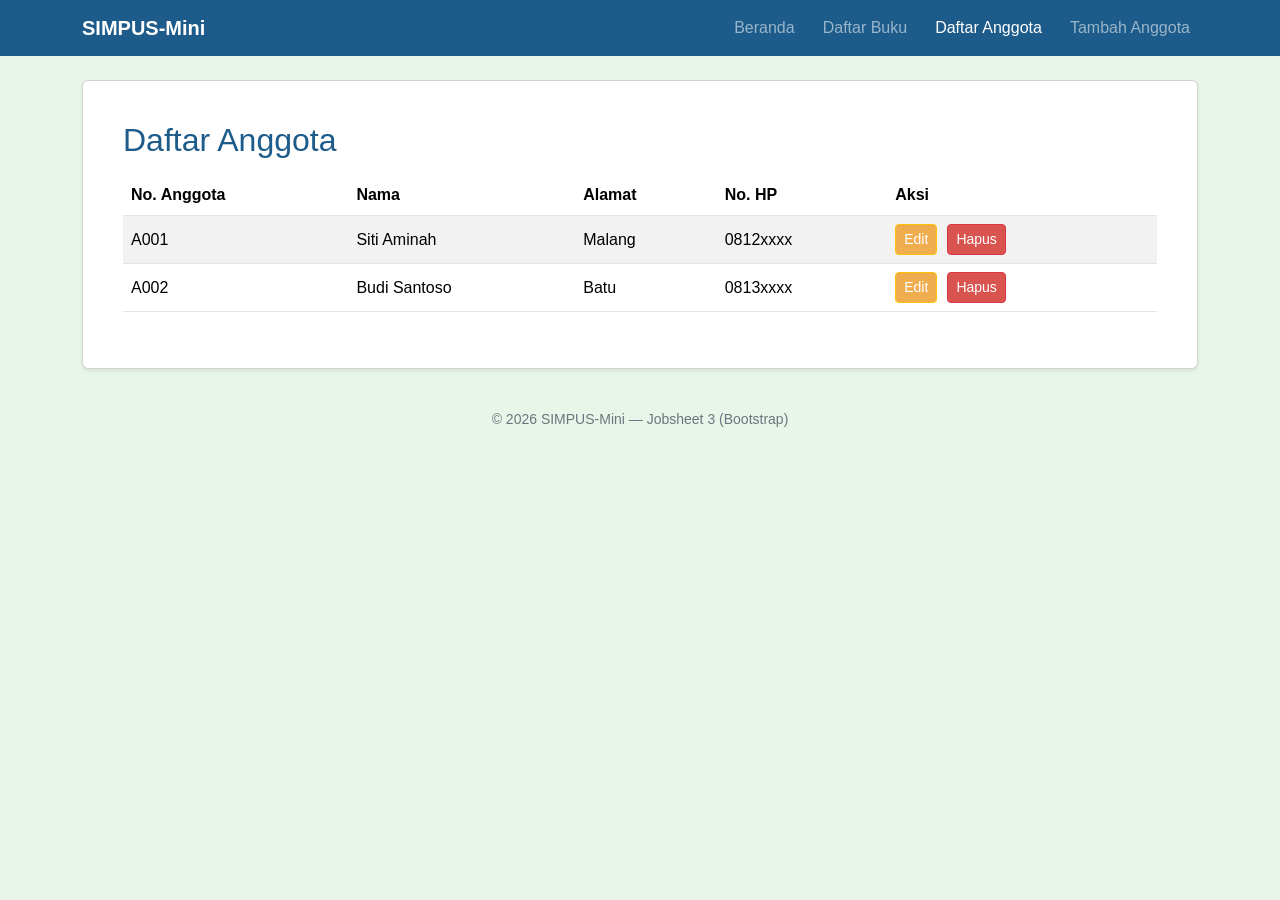
==== anggota/list.html @ a5a243c2 "Simpus Mini" ====
<!DOCTYPE html>
<html lang="id">
<head>
    <meta charset="UTF-8">
    <meta name="viewport" content="width=device-width, initial-scale=1">
    <title>SIMPUS-Mini | Daftar Anggota</title>
    <link href="https://cdn.jsdelivr.net/npm/bootstrap@5.3.3/dist/css/bootstrap.min.css" rel="stylesheet">
    <link rel="stylesheet" href="../assets/style.css">
</head>
<body>
    <header class="navbar navbar-expand-lg navbar-dark" style="background-color:#1d5b8a;">
        <div class="container">
            <a class="navbar-brand fw-semibold" href="../buku/index.html">SIMPUS-Mini</a>
            <button class="navbar-toggler" type="button" data-bs-toggle="collapse" data-bs-target="#navMenu" aria-controls="navMenu" aria-expanded="false" aria-label="Toggle navigation">
                <span class="navbar-toggler-icon"></span>
            </button>
            <nav class="collapse navbar-collapse" id="navMenu">
                <ul class="navbar-nav ms-auto">
                    <li class="nav-item"><a class="nav-link" href="../buku/index.html">Beranda</a></li>
                    <li class="nav-item"><a class="nav-link" href="../buku/list.html">Daftar Buku</a></li>
                    <li class="nav-item"><a class="nav-link active" href="list.html">Daftar Anggota</a></li>
                    <li class="nav-item"><a class="nav-link" href="tambah.html">Tambah Anggota</a></li>
                </ul>
            </nav>
        </div>
    </header>

    <main class="container my-4">
        <section class="card shadow-sm mb-4">
            <div class="card-body">
                <h2 class="card-title mb-3" style="color:#1d5b8a;">Daftar Anggota</h2>
                <div class="table-responsive">
                    <table class="table table-striped table-hover align-middle">
                        <thead style="background-color:#1d5b8a;">
                            <tr class="text-white">
                                <th>No. Anggota</th>
                                <th>Nama</th>
                                <th>Alamat</th>
                                <th>No. HP</th>
                                <th>Aksi</th>
                            </tr>
                        </thead>
                        <tbody>
                            <tr>
                                <td>A001</td>
                                <td>Siti Aminah</td>
                                <td>Malang</td>
                                <td>0812xxxx</td>
                                <td>
                                    <button type="button" class="btn btn-warning btn-sm text-white">Edit</button>
                                    <button type="button" class="btn btn-danger btn-sm">Hapus</button>
                                </td>
                            </tr>
                            <tr>
                                <td>A002</td>
                                <td>Budi Santoso</td>
                                <td>Batu</td>
                                <td>0813xxxx</td>
                                <td>
                                    <button type="button" class="btn btn-warning btn-sm text-white">Edit</button>
                                    <button type="button" class="btn btn-danger btn-sm">Hapus</button>
                                </td>
                            </tr>
                        </tbody>
                    </table>
                </div>
            </div>
        </section>
    </main>

    <footer class="text-center text-secondary py-3 small">
        <p class="mb-0">&copy; 2026 SIMPUS-Mini &mdash; Jobsheet 3 (Bootstrap)</p>
    </footer>

    <script src="https://cdn.jsdelivr.net/npm/bootstrap@5.3.3/dist/js/bootstrap.bundle.min.js"></script>
</body>
</html>
---- assets/style.css ----
* {
    box-sizing: border-box;
    margin: 0;
    padding: 0;
}

body {
    font-family: "Segoe UI", Arial, sans-serif;
    color: #2b2b2b;
    background-color: #e8f5e9;
    line-height: 1.5;
}

a {
    text-decoration: none;
    color: #0000FF;
}

a:hover {
    text-decoration: underline;
}

header {
    background-color: #0000FF;
    color: #fff;
    padding: 1rem 1.5rem;
    display: flex;
    align-items: center;
    justify-content: space-between;
    flex-wrap: wrap;
    position: relative;
}

header h1 {
    font-size: 1.4rem;
}

.nav-toggle {
    display: none;
}

.nav-toggle-label {
    display: block;
    font-size: 1.6rem;
    color: #fff;
    cursor: pointer;
}

header nav {
    display: none;
    width: 100%;
    order: 3;
    margin-top: 1rem;
}

.nav-toggle:checked ~ nav {
    display: block;
}

header nav ul {
    list-style: none;
    display: flex;
    flex-direction: column;
    gap: 0.75rem;
}

header nav a {
    color: #fff;
    font-weight: 500;
}

main {
    width: 100%;
    margin: 2rem auto;
    padding: 0 1.5rem;
}

section {
    background-color: #fff;
    border-radius: 8px;
    padding: 1.5rem;
    margin-bottom: 1.5rem;
    box-shadow: 0 1px 3px rgba(0, 0, 0, 0.08);
}

section h2 {
    margin-bottom: 1rem;
    color: #0000FF;
}

/* main section:nth-of-type(2) {
    display: grid;
    grid-template-columns: 1fr;
    gap: 1rem;
} */

main section:nth-of-type(2) article {
    background-color: #eaf1f8;
    border-radius: 8px;
    padding: 1.25rem;
    text-align: center;
}

main section:nth-of-type(2) article h3 {
    font-size: 0.95rem;
    color: #55677a;
    margin-bottom: 0.5rem;
}

main section:nth-of-type(2) article p {
    font-size: 1.8rem;
    font-weight: 700;
    color: #0000FF;
}

form p {
    margin-bottom: 1rem;
}

form label {
    display: block;
    margin-bottom: 0.35rem;
    font-weight: 500;
    color: #444;
}

form input, form select {
    width: 100%;
    max-width: 100%;
    padding: 0.55rem 0.7rem;
    border: 1px solid #cdd4da;
    border-radius: 4px;
    font-size: 1rem;
}

form button[type="submit"] {
    background-color: #0000FF;
    color: #fff;
    border: none;
    padding: 0.6rem 1.5rem;
    border-radius: 4px;
    font-size: 1rem;
    cursor: pointer;
}

form button[type="submit"]:hover {
    background-color: #164869;
}

table {
    width: 100%;
    border-collapse: collapse;
}

th, td {
    text-align: left;
    padding: 0.65rem 0.75rem;
    border-bottom: 1px solid #e2e6ea;
}

thead {
    background-color: #0000FF;
    color: #fff;
}

tbody tr:nth-child(even) {
    background-color: #f7f9fb;
}

tbody tr:hover {
    background-color: #eef4fa;
}

td button {
    padding: 0.35rem 0.7rem;
    margin-right: 0.35rem;
    border: none;
    border-radius: 4px;
    cursor: pointer;
    font-size: 0.85rem;
}

td button:first-of-type {
    background-color: #f0ad4e;
    color: #fff;
}

td button:nth-of-type(2) {
    background-color: #228B22;
    color: #fff;
}

td button:last-of-type {
    background-color: #d9534f;
    color: #fff;
}

.table-responsive,
.code-responsive {
    overflow-x: auto;
    width: 100%;
}

footer {
    text-align: center;
    padding: 1.25rem;
    color: #7a8794;
    font-size: 0.9rem;
}

@media (min-width: 481px) {
    /* main section:nth-of-type(2) {
        grid-template-columns: repeat(2, 1fr);
    } */

    form input, form select {
        max-width: 400px;
    }
}

@media (min-width: 900px) {
    main {
        max-width: 1000px;
    }

    .nav-toggle-label {
        display: none;
    }

    header nav {
        display: block;
        width: auto;
        order: unset;
        margin-top: 0;
    }

    header nav ul {
        flex-direction: row;
    }

    /* main section:nth-of-type(2) {
        grid-template-columns: repeat(4, 1fr);
    } */
}

@media (min-width: 1400px) {
    main {
        max-width: 1200px;
    }
}
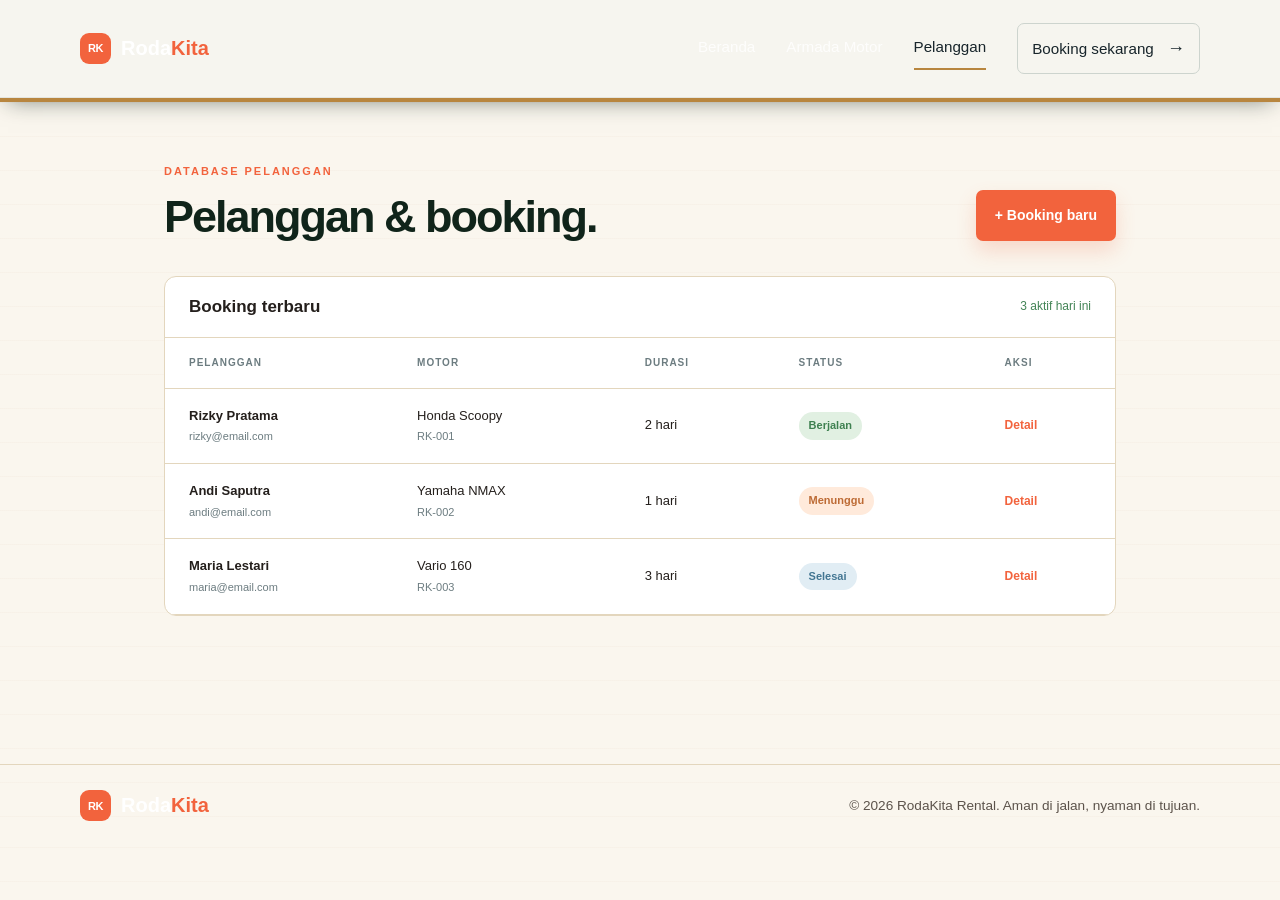
==== commit 2c4c7c20: "Update simpus-mini" ====
--- a/anggota/list.html
+++ b/anggota/list.html
@@ -1,77 +1,2 @@
 <!DOCTYPE html>
-<html lang="id">
-<head>
-    <meta charset="UTF-8">
-    <meta name="viewport" content="width=device-width, initial-scale=1">
-    <title>SIMPUS-Mini | Daftar Anggota</title>
-    <link href="https://cdn.jsdelivr.net/npm/bootstrap@5.3.3/dist/css/bootstrap.min.css" rel="stylesheet">
-    <link rel="stylesheet" href="../assets/style.css">
-</head>
-<body>
-    <header class="navbar navbar-expand-lg navbar-dark" style="background-color:#1d5b8a;">
-        <div class="container">
-            <a class="navbar-brand fw-semibold" href="../buku/index.html">SIMPUS-Mini</a>
-            <button class="navbar-toggler" type="button" data-bs-toggle="collapse" data-bs-target="#navMenu" aria-controls="navMenu" aria-expanded="false" aria-label="Toggle navigation">
-                <span class="navbar-toggler-icon"></span>
-            </button>
-            <nav class="collapse navbar-collapse" id="navMenu">
-                <ul class="navbar-nav ms-auto">
-                    <li class="nav-item"><a class="nav-link" href="../buku/index.html">Beranda</a></li>
-                    <li class="nav-item"><a class="nav-link" href="../buku/list.html">Daftar Buku</a></li>
-                    <li class="nav-item"><a class="nav-link active" href="list.html">Daftar Anggota</a></li>
-                    <li class="nav-item"><a class="nav-link" href="tambah.html">Tambah Anggota</a></li>
-                </ul>
-            </nav>
-        </div>
-    </header>
-
-    <main class="container my-4">
-        <section class="card shadow-sm mb-4">
-            <div class="card-body">
-                <h2 class="card-title mb-3" style="color:#1d5b8a;">Daftar Anggota</h2>
-                <div class="table-responsive">
-                    <table class="table table-striped table-hover align-middle">
-                        <thead style="background-color:#1d5b8a;">
-                            <tr class="text-white">
-                                <th>No. Anggota</th>
-                                <th>Nama</th>
-                                <th>Alamat</th>
-                                <th>No. HP</th>
-                                <th>Aksi</th>
-                            </tr>
-                        </thead>
-                        <tbody>
-                            <tr>
-                                <td>A001</td>
-                                <td>Siti Aminah</td>
-                                <td>Malang</td>
-                                <td>0812xxxx</td>
-                                <td>
-                                    <button type="button" class="btn btn-warning btn-sm text-white">Edit</button>
-                                    <button type="button" class="btn btn-danger btn-sm">Hapus</button>
-                                </td>
-                            </tr>
-                            <tr>
-                                <td>A002</td>
-                                <td>Budi Santoso</td>
-                                <td>Batu</td>
-                                <td>0813xxxx</td>
-                                <td>
-                                    <button type="button" class="btn btn-warning btn-sm text-white">Edit</button>
-                                    <button type="button" class="btn btn-danger btn-sm">Hapus</button>
-                                </td>
-                            </tr>
-                        </tbody>
-                    </table>
-                </div>
-            </div>
-        </section>
-    </main>
-
-    <footer class="text-center text-secondary py-3 small">
-        <p class="mb-0">&copy; 2026 SIMPUS-Mini &mdash; Jobsheet 3 (Bootstrap)</p>
-    </footer>
-
-    <script src="https://cdn.jsdelivr.net/npm/bootstrap@5.3.3/dist/js/bootstrap.bundle.min.js"></script>
-</body>
-</html>+<html lang="id"><head><meta charset="UTF-8"><meta name="viewport" content="width=device-width, initial-scale=1"><title>Pelanggan | RodaKita</title><link rel="stylesheet" href="../assets/style.css"></head><body><header class="site-header"><div class="container nav-wrap"><a class="brand" href="../index.html"><span class="brand-mark">RK</span><span>Roda<span>Kita</span></span></a><nav class="main-nav"><a href="../index.html">Beranda</a><a href="../buku/list.html">Armada Motor</a><a class="active" href="list.html">Pelanggan</a><a class="nav-cta" href="tambah.html">Booking sekarang <span>→</span></a></nav></div></header><main class="container page-content"><div class="page-title"><div><p class="eyebrow">DATABASE PELANGGAN</p><h1>Pelanggan & booking.</h1></div><a class="button button-primary" href="tambah.html">+ Booking baru</a></div><div class="table-shell"><div class="table-top"><strong>Booking terbaru</strong><span>3 aktif hari ini</span></div><div class="table-responsive"><table><thead><tr><th>Pelanggan</th><th>Motor</th><th>Durasi</th><th>Status</th><th>Aksi</th></tr></thead><tbody><tr><td><strong>Rizky Pratama</strong><small>rizky@email.com</small></td><td>Honda Scoopy<small>RK-001</small></td><td>2 hari</td><td><span class="status status-green">Berjalan</span></td><td><button class="table-action">Detail</button></td></tr><tr><td><strong>Andi Saputra</strong><small>andi@email.com</small></td><td>Yamaha NMAX<small>RK-002</small></td><td>1 hari</td><td><span class="status status-orange">Menunggu</span></td><td><button class="table-action">Detail</button></td></tr><tr><td><strong>Maria Lestari</strong><small>maria@email.com</small></td><td>Vario 160<small>RK-003</small></td><td>3 hari</td><td><span class="status status-blue">Selesai</span></td><td><button class="table-action">Detail</button></td></tr></tbody></table></div></div></main><footer><div class="container footer-wrap"><a class="brand" href="../index.html"><span class="brand-mark">RK</span><span>Roda<span>Kita</span></span></a><p>© 2026 RodaKita Rental. Aman di jalan, nyaman di tujuan.</p></div></footer></body></html>
--- a/assets/style.css
+++ b/assets/style.css
@@ -1,250 +1,14 @@
-* {
-    box-sizing: border-box;
-    margin: 0;
-    padding: 0;
-}
+.page-content{padding-top:65px;padding-bottom:90px;min-height:650px}.page-title{display:flex;align-items:end;justify-content:space-between;margin-bottom:35px}.page-title h1,.form-shell h1{font:700 45px/1.05 'Space Grotesk',sans-serif;letter-spacing:-2px;margin:0}.filter-bar{display:flex;gap:22px;align-items:center;border-bottom:1px solid var(--line);padding-bottom:17px;margin-bottom:25px;color:var(--muted);font-size:13px}.filter-bar strong{color:var(--ink);margin-right:auto}.filter-active{color:var(--orange);font-weight:700;border-bottom:2px solid var(--orange);padding-bottom:18px;margin-bottom:-18px}.card-actions{display:flex;border-top:1px solid var(--line);padding:10px 18px;gap:9px}.card-actions button,.table-action{border:0;background:transparent;color:var(--muted);font:600 12px 'DM Sans',sans-serif;cursor:pointer}.card-actions .danger{color:#d45f56}.unavailable{color:#c26a31}.form-shell{background:#fff;border:1px solid var(--line);border-radius:12px;padding:38px 42px;max-width:720px;margin:0 auto}.form-intro{color:var(--muted);margin:10px 0 30px}.form-shell form{display:grid;gap:18px}.form-shell label{display:grid;gap:7px;color:var(--ink);font-size:13px;font-weight:700}.form-shell input,.form-shell select,.form-shell textarea{border:1px solid #dce1db;border-radius:6px;padding:12px 13px;font:400 14px 'DM Sans',sans-serif;color:var(--ink);background:#fff}.form-shell textarea{resize:vertical}.form-row{display:grid;grid-template-columns:1fr 1fr;gap:16px}.form-actions{display:flex;justify-content:flex-end;align-items:center;gap:24px;margin-top:10px}.table-shell{background:#fff;border:1px solid var(--line);border-radius:12px;overflow:hidden}.table-top{display:flex;justify-content:space-between;padding:20px 24px;border-bottom:1px solid var(--line)}.table-top strong{font:600 17px 'Space Grotesk',sans-serif}.table-top span{color:#438456;font-size:12px}.table-responsive{overflow-x:auto}table{width:100%;border-collapse:collapse;font-size:13px}th,td{text-align:left;padding:17px 24px;border-bottom:1px solid var(--line);white-space:nowrap}th{font-size:10px;letter-spacing:1px;text-transform:uppercase;color:var(--muted);font-weight:700}td strong,td small{display:block}td small{color:var(--muted);font-size:11px;margin-top:2px}.status{display:inline-block;border-radius:20px;padding:5px 10px;font-size:11px;font-weight:700}.status-green{background:#e1f0e2;color:#3e8050}.status-orange{background:#ffeadb;color:#bd6b35}.status-blue{background:#e1edf4;color:#437692}.table-action{color:var(--orange)}
+@media(max-width:760px){.page-content{padding-top:42px}.page-title{align-items:start;gap:25px;flex-direction:column}.page-title h1,.form-shell h1{font-size:37px}.filter-bar{gap:13px;overflow:auto}.filter-bar span{white-space:nowrap}.form-shell{padding:28px 20px}.form-row{grid-template-columns:1fr}.table-top,th,td{padding-left:16px;padding-right:16px}}
+@import url('https://fonts.googleapis.com/css2?family=DM+Sans:wght@400;500;600;700&family=Space+Grotesk:wght@500;600;700&display=swap');
+:root{--ink:#18252b;--muted:#6c7c80;--cream:#f6f5ef;--orange:#f2633d;--line:#e6e7df;--navy:#183b49}
+*{box-sizing:border-box}body{margin:0;color:var(--ink);background:var(--cream);font-family:'DM Sans',sans-serif;line-height:1.5}a{text-decoration:none;color:inherit}.container{width:min(1120px,calc(100% - 48px));margin:auto}.site-header{background:var(--cream);padding:23px 0;border-bottom:1px solid rgba(24,37,43,.08)}.nav-wrap,.footer-wrap{display:flex;align-items:center;justify-content:space-between}.brand{display:flex;align-items:center;gap:10px;font:700 20px 'Space Grotesk',sans-serif}.brand>span:last-child>span{color:var(--orange)}.brand-mark{display:grid;place-items:center;width:31px;height:31px;border-radius:9px;background:var(--orange);color:#fff;font-size:11px;letter-spacing:-.5px}.main-nav{display:flex;gap:31px;align-items:center;color:#637276;font-size:14px;font-weight:600}.main-nav a{padding:8px 0}.main-nav a.active,.main-nav a:hover{color:var(--ink)}.nav-cta{border:1px solid #cdd4ce;border-radius:7px;padding:10px 14px!important;color:var(--ink)!important}.nav-cta span,.button span,.text-link span{font-size:18px;margin-left:9px}.hero{display:grid;grid-template-columns:1fr 1fr;gap:60px;min-height:510px;align-items:center;padding-top:45px}.eyebrow{margin:0 0 13px;color:var(--orange);font-size:11px;font-weight:700;letter-spacing:2px}.hero h1{font:700 clamp(44px,6vw,72px)/1.04 'Space Grotesk',sans-serif;letter-spacing:-3px;margin:0 0 24px}.hero h1 em{color:var(--orange);font-style:normal}.hero-text{max-width:440px;color:var(--muted);font-size:16px}.hero-actions{display:flex;align-items:center;gap:26px;margin:30px 0}.button{display:inline-flex;align-items:center;border-radius:7px;padding:14px 19px;font-weight:700;font-size:14px}.button-primary{background:var(--orange);color:#fff;box-shadow:0 10px 20px rgba(242,99,61,.2)}.text-link{font-size:14px;font-weight:700}.text-link span{color:var(--orange)}.trust-row{display:flex;gap:9px;align-items:center;color:var(--muted);font-size:12px}.stars{color:#f6a31c;letter-spacing:2px}.hero-visual{height:415px;border-radius:18px;background-image:linear-gradient(145deg,rgba(25,59,73,.02),rgba(24,59,73,.5)),url('https://images.unsplash.com/photo-1558981806-ec527fa84c39?auto=format&fit=crop&w=1000&q=85');background-size:cover;background-position:center;position:relative;overflow:hidden}.hero-visual:after{content:'';position:absolute;inset:0;background:linear-gradient(20deg,rgba(24,59,73,.35),transparent 55%)}.hero-badge{position:absolute;z-index:1;right:22px;top:22px;background:#fff;padding:13px 16px;border-radius:9px;box-shadow:0 8px 20px #183b4925;font-size:11px}.hero-badge strong,.hero-badge b,.hero-badge small{display:block}.hero-badge strong{color:var(--muted);font-weight:500}.hero-badge b{font:700 23px 'Space Grotesk',sans-serif}.hero-badge small{color:var(--muted)}.stats{display:grid;grid-template-columns:repeat(4,1fr);gap:15px;padding:24px 0 70px}.stats>div{display:flex;gap:13px;align-items:center;border-top:1px solid var(--line);padding-top:18px}.stat-icon{width:35px;height:35px;border-radius:50%;display:grid;place-items:center;font-weight:700}.orange{background:#ffddce;color:var(--orange)}.green{background:#d7ead8;color:#438456}.blue{background:#d7e4ed;color:#387494}.violet{background:#e4dded;color:#765c93}.stats p{margin:0}.stats strong{display:block;font:700 17px 'Space Grotesk',sans-serif}.stats small{color:var(--muted);font-size:11px}.section{padding-bottom:90px}.section-heading{display:flex;justify-content:space-between;align-items:end;margin-bottom:25px}.section-heading h2,.booking-banner h2{font:700 34px/1.1 'Space Grotesk',sans-serif;letter-spacing:-1.5px;margin:0}.motor-grid{display:grid;grid-template-columns:repeat(3,1fr);gap:18px}.motor-card{background:#fff;border:1px solid var(--line);border-radius:10px;overflow:hidden}.motor-image{height:190px;position:relative;display:grid;place-items:center}.scooter-one{background:#f9e0d5}.scooter-two{background:#dbe8ef}.scooter-three{background:#e0eddf}.motor-emoji{font-size:76px;filter:grayscale(.2);transform:rotate(-8deg)}.availability{position:absolute;top:13px;left:13px;background:#fff;color:#438456;border-radius:20px;padding:5px 9px;font-size:10px;font-weight:700}.motor-info{display:flex;justify-content:space-between;padding:17px 18px}.motor-info h3{font:600 17px 'Space Grotesk',sans-serif;margin:0 0 3px}.motor-info p{font-size:11px;color:var(--muted);margin:0}.motor-info>strong{font:700 15px 'Space Grotesk',sans-serif}.motor-info small{display:block;font:400 10px 'DM Sans',sans-serif;color:var(--muted);text-align:right}.booking-banner{background:var(--navy);color:#fff;border-radius:12px;margin-bottom:65px;padding:42px 50px;display:flex;align-items:center;justify-content:space-between}.booking-banner .eyebrow{color:#ff9275}.button-light{background:#fff;color:var(--navy)}footer{border-top:1px solid var(--line);padding:25px 0;color:var(--muted);font-size:11px}.footer-wrap p{margin:0}@media(max-width:760px){.container{width:min(100% - 32px,560px)}.main-nav{gap:13px;font-size:11px}.main-nav a:nth-child(2),.main-nav a:nth-child(3){display:none}.hero{display:block;padding-top:45px}.hero h1{font-size:52px}.hero-visual{height:280px;margin-top:35px}.stats{grid-template-columns:repeat(2,1fr);padding-bottom:55px}.motor-grid{grid-template-columns:1fr}.section-heading{align-items:start;gap:15px;flex-direction:column}.booking-banner{padding:30px 25px;display:block}.booking-banner h2{font-size:28px;margin-bottom:25px}.footer-wrap{gap:20px;align-items:start;flex-direction:column}.footer-wrap p{font-size:10px}}
+@import url('https://fonts.googleapis.com/css2?family=Fraunces:opsz,wght@9..144,400;9..144,600;9..144,700&family=Inter:wght@400;500;600;700&display=swap');
 
-body {
-    font-family: "Segoe UI", Arial, sans-serif;
-    color: #2b2b2b;
-    background-color: #e8f5e9;
-    line-height: 1.5;
-}
-
-a {
-    text-decoration: none;
-    color: #0000FF;
-}
-
-a:hover {
-    text-decoration: underline;
-}
-
-header {
-    background-color: #0000FF;
-    color: #fff;
-    padding: 1rem 1.5rem;
-    display: flex;
-    align-items: center;
-    justify-content: space-between;
-    flex-wrap: wrap;
-    position: relative;
-}
-
-header h1 {
-    font-size: 1.4rem;
-}
-
-.nav-toggle {
-    display: none;
-}
-
-.nav-toggle-label {
-    display: block;
-    font-size: 1.6rem;
-    color: #fff;
-    cursor: pointer;
-}
-
-header nav {
-    display: none;
-    width: 100%;
-    order: 3;
-    margin-top: 1rem;
-}
-
-.nav-toggle:checked ~ nav {
-    display: block;
-}
-
-header nav ul {
-    list-style: none;
-    display: flex;
-    flex-direction: column;
-    gap: 0.75rem;
-}
-
-header nav a {
-    color: #fff;
-    font-weight: 500;
-}
-
-main {
-    width: 100%;
-    margin: 2rem auto;
-    padding: 0 1.5rem;
-}
-
-section {
-    background-color: #fff;
-    border-radius: 8px;
-    padding: 1.5rem;
-    margin-bottom: 1.5rem;
-    box-shadow: 0 1px 3px rgba(0, 0, 0, 0.08);
-}
-
-section h2 {
-    margin-bottom: 1rem;
-    color: #0000FF;
-}
-
-/* main section:nth-of-type(2) {
-    display: grid;
-    grid-template-columns: 1fr;
-    gap: 1rem;
-} */
-
-main section:nth-of-type(2) article {
-    background-color: #eaf1f8;
-    border-radius: 8px;
-    padding: 1.25rem;
-    text-align: center;
-}
-
-main section:nth-of-type(2) article h3 {
-    font-size: 0.95rem;
-    color: #55677a;
-    margin-bottom: 0.5rem;
-}
-
-main section:nth-of-type(2) article p {
-    font-size: 1.8rem;
-    font-weight: 700;
-    color: #0000FF;
-}
-
-form p {
-    margin-bottom: 1rem;
-}
-
-form label {
-    display: block;
-    margin-bottom: 0.35rem;
-    font-weight: 500;
-    color: #444;
-}
-
-form input, form select {
-    width: 100%;
-    max-width: 100%;
-    padding: 0.55rem 0.7rem;
-    border: 1px solid #cdd4da;
-    border-radius: 4px;
-    font-size: 1rem;
-}
-
-form button[type="submit"] {
-    background-color: #0000FF;
-    color: #fff;
-    border: none;
-    padding: 0.6rem 1.5rem;
-    border-radius: 4px;
-    font-size: 1rem;
-    cursor: pointer;
-}
-
-form button[type="submit"]:hover {
-    background-color: #164869;
-}
-
-table {
-    width: 100%;
-    border-collapse: collapse;
-}
-
-th, td {
-    text-align: left;
-    padding: 0.65rem 0.75rem;
-    border-bottom: 1px solid #e2e6ea;
-}
-
-thead {
-    background-color: #0000FF;
-    color: #fff;
-}
-
-tbody tr:nth-child(even) {
-    background-color: #f7f9fb;
-}
-
-tbody tr:hover {
-    background-color: #eef4fa;
-}
-
-td button {
-    padding: 0.35rem 0.7rem;
-    margin-right: 0.35rem;
-    border: none;
-    border-radius: 4px;
-    cursor: pointer;
-    font-size: 0.85rem;
-}
-
-td button:first-of-type {
-    background-color: #f0ad4e;
-    color: #fff;
-}
-
-td button:nth-of-type(2) {
-    background-color: #228B22;
-    color: #fff;
-}
-
-td button:last-of-type {
-    background-color: #d9534f;
-    color: #fff;
-}
-
-.table-responsive,
-.code-responsive {
-    overflow-x: auto;
-    width: 100%;
-}
-
-footer {
-    text-align: center;
-    padding: 1.25rem;
-    color: #7a8794;
-    font-size: 0.9rem;
-}
-
-@media (min-width: 481px) {
-    /* main section:nth-of-type(2) {
-        grid-template-columns: repeat(2, 1fr);
-    } */
-
-    form input, form select {
-        max-width: 400px;
-    }
-}
-
-@media (min-width: 900px) {
-    main {
-        max-width: 1000px;
-    }
-
-    .nav-toggle-label {
-        display: none;
-    }
-
-    header nav {
-        display: block;
-        width: auto;
-        order: unset;
-        margin-top: 0;
-    }
-
-    header nav ul {
-        flex-direction: row;
-    }
-
-    /* main section:nth-of-type(2) {
-        grid-template-columns: repeat(4, 1fr);
-    } */
-}
-
-@media (min-width: 1400px) {
-    main {
-        max-width: 1200px;
-    }
-}+:root{--forest-950:#10241a;--forest-800:#1f4d32;--forest-600:#3f8c56;--gold-500:#b8863f;--gold-100:#f1e4c8;--cream-50:#faf6ee;--cream-100:#f3ecdc;--paper:#fffdf8;--ink-900:#241f1c;--ink-600:#5c534b;--line:#e3d6bd;--shadow:0 14px 30px -18px rgba(16,36,26,.45)}
+*{box-sizing:border-box;margin:0;padding:0}html{scroll-behavior:smooth}body{font-family:Inter,"Segoe UI",Arial,sans-serif;color:var(--ink-900);background:var(--cream-50);background-image:repeating-linear-gradient(180deg,rgba(184,134,63,.035) 0,rgba(184,134,63,.035) 1px,transparent 1px,transparent 34px);line-height:1.6}h1,h2,h3{font-family:Fraunces,Georgia,serif;color:var(--forest-950)}a{color:inherit;text-decoration:none}a:hover{text-decoration:underline;text-decoration-color:var(--gold-500)}
+header{background:linear-gradient(155deg,var(--forest-950),var(--forest-800) 60%,var(--forest-600));color:#fff;padding:1rem 1.5rem;display:flex;align-items:center;justify-content:space-between;position:relative;box-shadow:0 4px 0 var(--gold-500),0 10px 22px -8px rgba(16,36,26,.55)}.brand{color:#fff}.brand h1{font-size:1.35rem;font-weight:600;color:#fff}.nav-toggle{position:absolute;opacity:0;pointer-events:none}.nav-toggle-label{display:none}.nav-toggle-label span{display:block;width:20px;height:2px;background:#fff;margin:4px}.nav-toggle:checked~nav{max-height:320px}header nav ul{list-style:none;display:flex;gap:1.75rem}header nav a{color:rgba(255,255,255,.82);font-weight:500;font-size:.95rem;padding:.35rem .1rem;border-bottom:2px solid transparent}header nav a:hover,header nav a.active{color:#fff;text-decoration:none}header nav a.active{border-bottom-color:var(--gold-500)}
+main{max-width:1000px;margin:2rem auto;padding:0 1.5rem}section{position:relative;background:var(--paper);border:1px solid var(--line);border-radius:10px;padding:1.85rem 1.85rem 1.85rem 2.1rem;margin-bottom:1.5rem;box-shadow:0 6px 16px -10px rgba(16,36,26,.3)}section:before{content:"";position:absolute;left:.85rem;top:.9rem;bottom:.9rem;width:2px;background:linear-gradient(180deg,var(--gold-500),transparent 85%);border-radius:2px}section h2{margin-bottom:.5rem;font-size:1.5rem;font-weight:600}main section:first-of-type{background:linear-gradient(155deg,var(--cream-100),var(--paper) 60%);border-left:4px solid var(--gold-500);box-shadow:var(--shadow)}main section:first-of-type h2{font-size:1.8rem}main section:first-of-type p{color:var(--ink-600);max-width:60ch}
+main section:nth-of-type(2){display:grid;grid-template-columns:repeat(auto-fit,minmax(190px,1fr));gap:1rem}main section:nth-of-type(2) h2{grid-column:1/-1}main section:nth-of-type(2) article{background:var(--cream-100);border:1px solid var(--line);border-top:3px solid var(--gold-500);border-radius:8px;padding:1.3rem 1.4rem;transition:transform .18s ease,box-shadow .18s ease}main section:nth-of-type(2) article:hover{transform:translateY(-2px);box-shadow:var(--shadow)}main section:nth-of-type(2) article h3{font-family:Inter,sans-serif;font-size:.8rem;font-weight:600;color:var(--ink-600);margin-bottom:.4rem}main section:nth-of-type(2) article p{font-family:Fraunces,Georgia,serif;font-size:2.15rem;font-weight:700;color:var(--forest-950);line-height:1}
+footer{text-align:center;padding:1.6rem;color:var(--ink-600);font-size:.85rem;border-top:1px solid var(--line);margin-top:1rem}
+@media(max-width:799px){.nav-toggle-label{display:block;cursor:pointer}header nav{position:absolute;top:100%;left:0;right:0;background:var(--forest-950);max-height:0;overflow:hidden;transition:max-height .28s ease;z-index:20}header nav ul{display:flex;flex-direction:column;gap:0;padding:.25rem 0}header nav a{display:block;padding:.85rem 1.5rem;border-bottom:1px solid rgba(255,255,255,.08);border-left:3px solid transparent}header nav a.active{border-left-color:var(--gold-500);background:rgba(255,255,255,.06)}main{margin:1.25rem auto;padding:0 1rem}section{padding:1.5rem 1.25rem 1.5rem 1.65rem}main section:first-of-type h2{font-size:1.5rem}}
